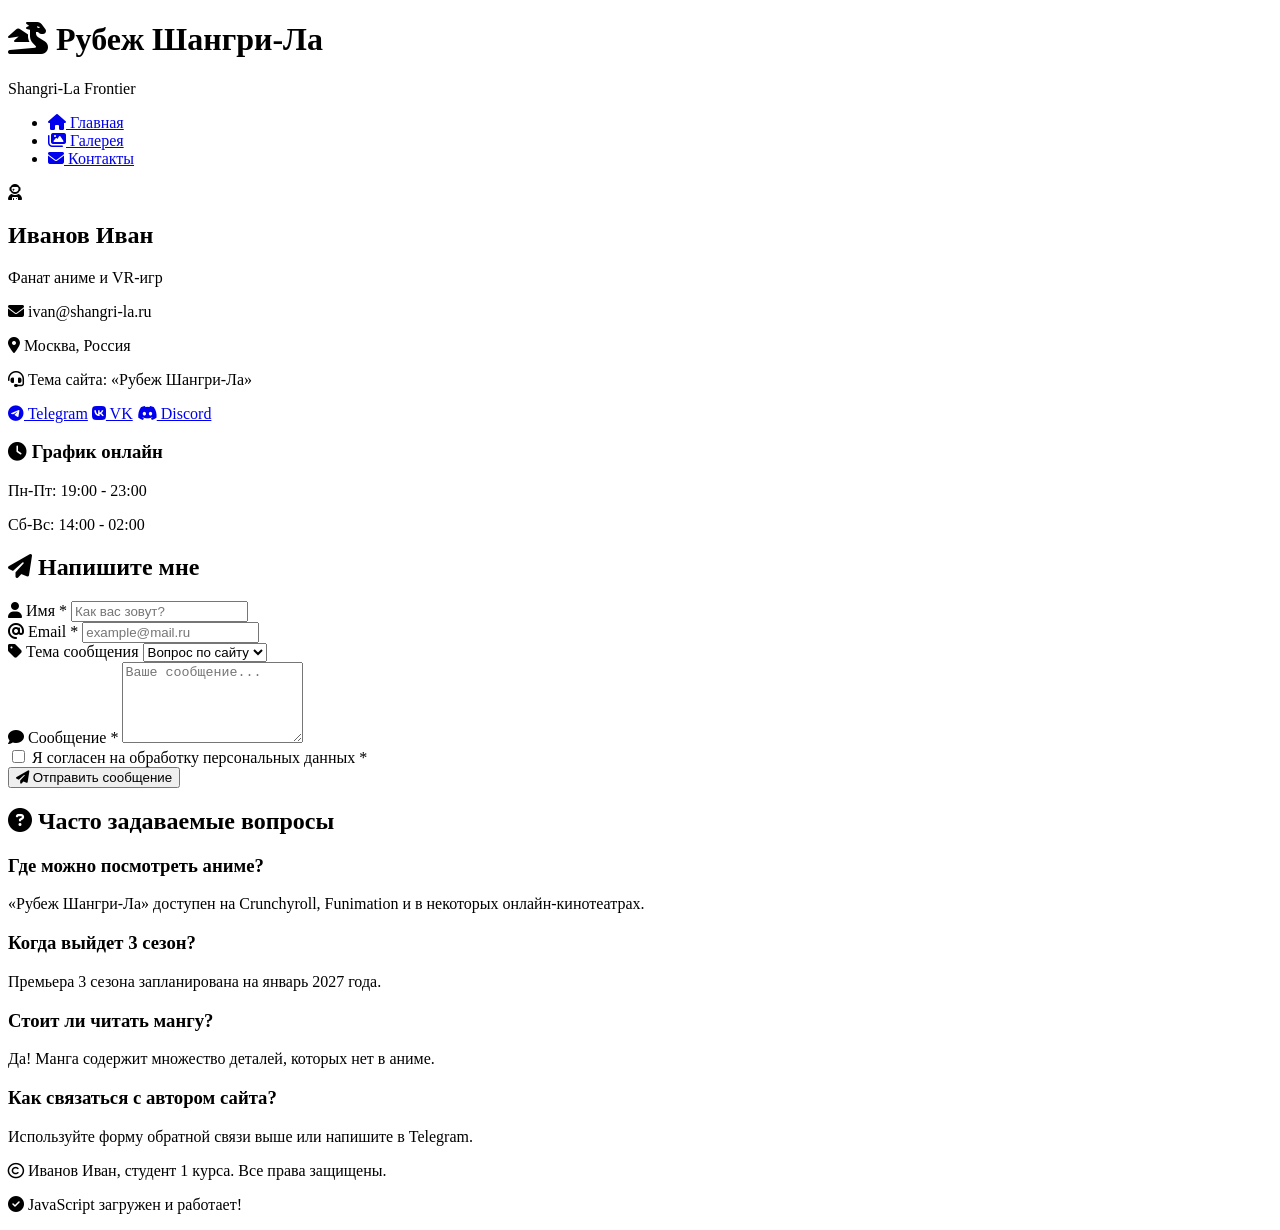
==== contacts.html @ 85fc72dd "contacts.html" ====
<!DOCTYPE html>
<html lang="ru">
<head>
    <meta charset="UTF-8">
    <meta name="viewport" content="width=device-width, initial-scale=1.0">
    <title>Рубеж Шангри-Ла | Контакты</title>
    <link rel="stylesheet" href="style.css">
    <link rel="stylesheet" href="https://cdnjs.cloudflare.com/ajax/libs/font-awesome/6.4.0/css/all.min.css">
</head>
<body>
    <header>
        <div class="header-container">
            <div class="logo">
                <h1><i class="fas fa-dragon"></i> Рубеж Шангри-Ла</h1>
                <p>Shangri-La Frontier</p>
            </div>
            <nav>
                <ul class="flex-nav">
                    <li><a href="index.html"><i class="fas fa-home"></i> Главная</a></li>
                    <li><a href="gallery.html"><i class="fas fa-images"></i> Галерея</a></li>
                    <li><a href="contacts.html" class="active"><i class="fas fa-envelope"></i> Контакты</a></li>
                </ul>
            </nav>
        </div>
    </header>

    <main class="contacts-container">
        <div class="contacts-wrapper">
            <!-- Информационная карточка -->
            <div class="info-card">
                <div class="card-avatar">
                    <i class="fas fa-user-astronaut"></i>
                </div>
                <h2>Иванов Иван</h2>
                <p class="specialization">Фанат аниме и VR-игр</p>
                <div class="contact-details">
                    <p><i class="fas fa-envelope"></i> ivan@shangri-la.ru</p>
                    <p><i class="fas fa-map-marker-alt"></i> Москва, Россия</p>
                    <p><i class="fas fa-headset"></i> Тема сайта: «Рубеж Шангри-Ла»</p>
                </div>
                <div class="social-links">
                    <a href="#" class="social-btn telegram"><i class="fab fa-telegram"></i> Telegram</a>
                    <a href="#" class="social-btn vk"><i class="fab fa-vk"></i> VK</a>
                    <a href="#" class="social-btn discord"><i class="fab fa-discord"></i> Discord</a>
                </div>
                <div class="work-schedule">
                    <h3><i class="fas fa-clock"></i> График онлайн</h3>
                    <p>Пн-Пт: 19:00 - 23:00</p>
                    <p>Сб-Вс: 14:00 - 02:00</p>
                </div>
            </div>

            <!-- Форма обратной связи -->
            <div class="feedback-form">
                <h2><i class="fas fa-paper-plane"></i> Напишите мне</h2>
                <form id="contactForm">
                    <div class="form-group">
                        <label for="name"><i class="fas fa-user"></i> Имя <span class="required">*</span></label>
                        <input type="text" id="name" name="name" class="form-input" placeholder="Как вас зовут?" required>
                        <span class="error-message"></span>
                    </div>

                    <div class="form-group">
                        <label for="email"><i class="fas fa-at"></i> Email <span class="required">*</span></label>
                        <input type="email" id="email" name="email" class="form-input" placeholder="example@mail.ru" required>
                        <span class="error-message"></span>
                    </div>

                    <div class="form-group">
                        <label for="topic"><i class="fas fa-tag"></i> Тема сообщения</label>
                        <select id="topic" name="topic" class="form-input">
                            <option value="question">Вопрос по сайту</option>
                            <option value="suggestion">Предложение</option>
                            <option value="cooperation">Сотрудничество</option>
                            <option value="other">Другое</option>
                        </select>
                    </div>

                    <div class="form-group">
                        <label for="message"><i class="fas fa-comment"></i> Сообщение <span class="required">*</span></label>
                        <textarea id="message" name="message" class="form-input" rows="5" placeholder="Ваше сообщение..." required></textarea>
                        <span class="error-message"></span>
                    </div>

                    <div class="form-group checkbox-group">
                        <input type="checkbox" id="consent" name="consent" required>
                        <label for="consent">Я согласен на обработку персональных данных <span class="required">*</span></label>
                    </div>

                    <button type="submit" class="submit-btn"><i class="fas fa-paper-plane"></i> Отправить сообщение</button>
                </form>
                <div id="form-status" class="form-status"></div>
            </div>
        </div>

        <!-- FAQ блок -->
        <div class="faq-section">
            <h2><i class="fas fa-question-circle"></i> Часто задаваемые вопросы</h2>
            <div class="faq-grid">
                <div class="faq-item">
                    <h3>Где можно посмотреть аниме?</h3>
                    <p>«Рубеж Шангри-Ла» доступен на Crunchyroll, Funimation и в некоторых онлайн-кинотеатрах.</p>
                </div>
                <div class="faq-item">
                    <h3>Когда выйдет 3 сезон?</h3>
                    <p>Премьера 3 сезона запланирована на январь 2027 года.</p>
                </div>
                <div class="faq-item">
                    <h3>Стоит ли читать мангу?</h3>
                    <p>Да! Манга содержит множество деталей, которых нет в аниме.</p>
                </div>
                <div class="faq-item">
                    <h3>Как связаться с автором сайта?</h3>
                    <p>Используйте форму обратной связи выше или напишите в Telegram.</p>
                </div>
            </div>
        </div>
    </main>

    <footer>
        <div class="footer-content">
            <p><i class="far fa-copyright"></i> <span id="current-year"></span> Иванов Иван, студент 1 курса. Все права защищены.</p>
            <p class="js-status"><i class="fas fa-check-circle"></i> JavaScript загружен и работает!</p>
        </div>
    </footer>

    <script src="script.js"></script>
</body>
</html>
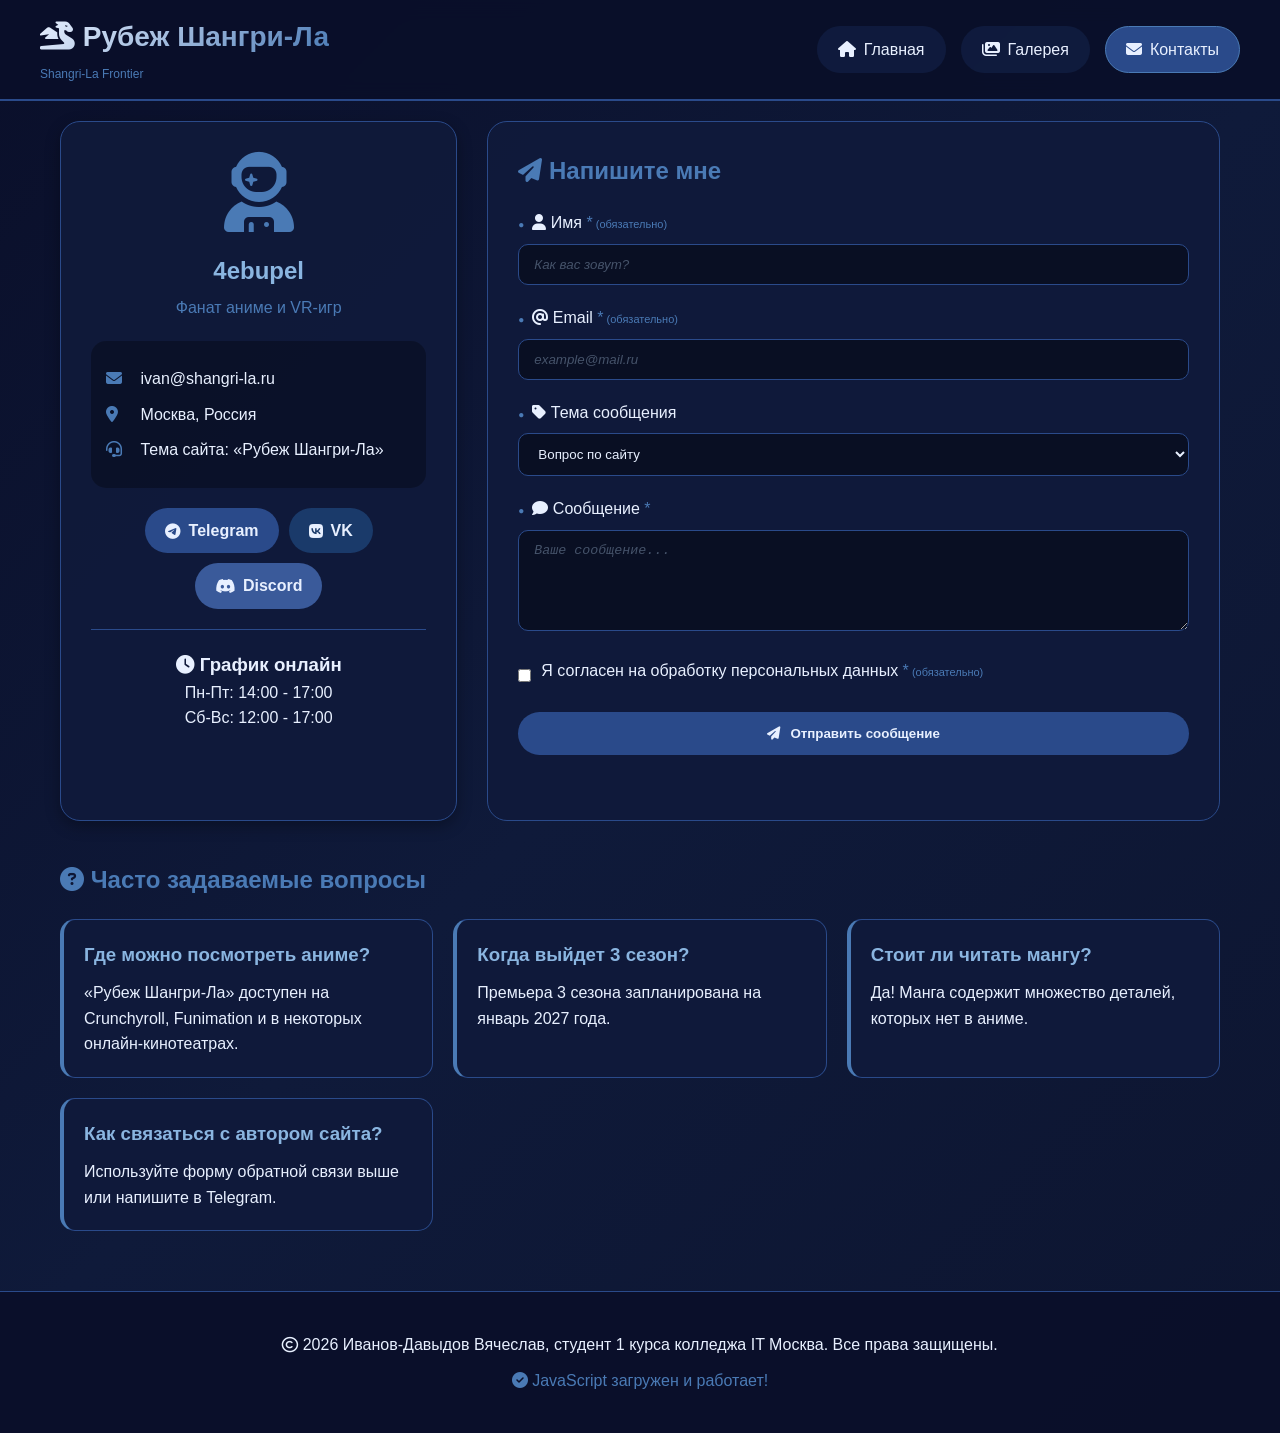
==== commit 6ddf8a3c: "contacts.html" ====
--- a/contacts.html
+++ b/contacts.html
@@ -31,7 +31,7 @@
                 <div class="card-avatar">
                     <i class="fas fa-user-astronaut"></i>
                 </div>
-                <h2>Иванов Иван</h2>
+                <h2>4ebupel</h2>
                 <p class="specialization">Фанат аниме и VR-игр</p>
                 <div class="contact-details">
                     <p><i class="fas fa-envelope"></i> ivan@shangri-la.ru</p>
@@ -45,8 +45,8 @@
                 </div>
                 <div class="work-schedule">
                     <h3><i class="fas fa-clock"></i> График онлайн</h3>
-                    <p>Пн-Пт: 19:00 - 23:00</p>
-                    <p>Сб-Вс: 14:00 - 02:00</p>
+                    <p>Пн-Пт: 14:00 - 17:00</p>
+                    <p>Сб-Вс: 12:00 - 17:00</p>
                 </div>
             </div>
 
@@ -119,7 +119,7 @@
 
     <footer>
         <div class="footer-content">
-            <p><i class="far fa-copyright"></i> <span id="current-year"></span> Иванов Иван, студент 1 курса. Все права защищены.</p>
+            <p><i class="far fa-copyright"></i> <span id="current-year"></span> Иванов-Давыдов Вячеслав, студент 1 курса колледжа IT Москва. Все права защищены.</p>
             <p class="js-status"><i class="fas fa-check-circle"></i> JavaScript загружен и работает!</p>
         </div>
     </footer>
--- a/style.css
+++ b/style.css
@@ -0,0 +1,781 @@
+/* ========================================
+   ПРАКТИЧЕСКАЯ РАБОТА №2,3,4,5
+   Тема: Рубеж Шангри-Ла (Shangri-La Frontier)
+   Стиль: ТОЛЬКО СИНИЕ ЦВЕТА
+   ======================================== */
+
+/* ---------- 1. СБРОС СТИЛЕЙ ---------- */
+* {
+    margin: 0;
+    padding: 0;
+    box-sizing: border-box;
+}
+
+/* ---------- 2. СИНЯЯ ЦВЕТОВАЯ ГАММА ---------- */
+:root {
+    --blue-deep: #0a0f2a;      /* Глубокий тёмно-синий */
+    --blue-dark: #0f1a3a;       /* Тёмно-синий */
+    --blue-mid: #1a2a5a;        /* Средний синий */
+    --blue-primary: #2a4a8a;    /* Основной синий */
+    --blue-light: #4a7ab5;      /* Светлый синий */
+    --blue-soft: #6a9ace;       /* Мягкий голубовато-синий */
+    --blue-pale: #8ab5e0;       /* Бледный синий */
+    --text-white: #e8f0ff;      /* Белый с синим оттенком */
+    --text-muted: #a0b8d4;      /* Приглушённый синеватый */
+    --card-bg: rgba(15, 26, 58, 0.95);
+    --border-blue: #2a4a8a;
+    --shadow-blue: rgba(42, 74, 138, 0.3);
+}
+
+body {
+    font-family: 'Segoe UI', Tahoma, Geneva, Verdana, sans-serif;
+    background: linear-gradient(135deg, var(--blue-deep) 0%, var(--blue-dark) 50%, #0d1530 100%);
+    color: var(--text-white);
+    line-height: 1.6;
+    min-height: 100vh;
+}
+
+/* ---------- 3. ШАПКА САЙТА ---------- */
+header {
+    background: rgba(10, 15, 42, 0.95);
+    backdrop-filter: blur(10px);
+    border-bottom: 2px solid var(--blue-primary);
+    position: sticky;
+    top: 0;
+    z-index: 100;
+    padding: 15px 20px;
+}
+
+.header-container {
+    max-width: 1200px;
+    margin: 0 auto;
+    display: flex;
+    justify-content: space-between;
+    align-items: center;
+    flex-wrap: wrap;
+    gap: 20px;
+}
+
+.logo h1 {
+    font-size: 28px;
+    background: linear-gradient(135deg, var(--text-white), var(--blue-light));
+    -webkit-background-clip: text;
+    background-clip: text;
+    color: transparent;
+    margin-bottom: 5px;
+}
+
+.logo p {
+    font-size: 12px;
+    color: var(--blue-light);
+}
+
+/* ---------- НАВИГАЦИЯ ---------- */
+.flex-nav {
+    display: flex;
+    list-style: none;
+    gap: 15px;
+    flex-wrap: wrap;
+    justify-content: center;
+}
+
+.flex-nav a {
+    display: flex;
+    align-items: center;
+    gap: 8px;
+    padding: 10px 20px;
+    background: rgba(42, 74, 138, 0.2);
+    color: var(--text-white);
+    text-decoration: none;
+    border-radius: 30px;
+    transition: all 0.3s ease;
+    border: 1px solid transparent;
+}
+
+.flex-nav a i {
+    font-size: 16px;
+}
+
+.flex-nav a:hover {
+    background: rgba(74, 122, 181, 0.3);
+    border-color: var(--blue-light);
+    transform: translateY(-3px);
+    box-shadow: 0 5px 15px var(--shadow-blue);
+}
+
+.flex-nav a.active {
+    background: var(--blue-primary);
+    color: var(--text-white);
+    border-color: var(--blue-light);
+}
+
+/* ---------- ОСНОВНОЙ КОНТЕНТ ---------- */
+main {
+    max-width: 1200px;
+    margin: 40px auto;
+    padding: 0 20px;
+}
+
+/* HERO СЕКЦИЯ */
+.hero {
+    background: linear-gradient(135deg, rgba(42, 74, 138, 0.2), rgba(26, 42, 90, 0.4));
+    border-radius: 20px;
+    padding: 60px 40px;
+    text-align: center;
+    margin-bottom: 40px;
+    border: 1px solid var(--border-blue);
+}
+
+.hero-content h2 {
+    font-size: 36px;
+    margin-bottom: 20px;
+    color: var(--text-white);
+}
+
+.blue-text {
+    color: var(--blue-light);
+    text-shadow: 0 0 12px rgba(74, 122, 181, 0.4);
+}
+
+.btn {
+    display: inline-flex;
+    align-items: center;
+    gap: 10px;
+    background: var(--blue-primary);
+    color: var(--text-white);
+    padding: 12px 30px;
+    border-radius: 30px;
+    text-decoration: none;
+    font-weight: bold;
+    margin-top: 20px;
+    transition: all 0.3s;
+    border: 1px solid var(--blue-light);
+}
+
+.btn:hover {
+    transform: scale(1.05);
+    background: var(--blue-light);
+    box-shadow: 0 5px 20px var(--shadow-blue);
+}
+
+/* Секция ABOUT */
+.about h2 {
+    color: var(--blue-light);
+    margin: 30px 0 15px 0;
+    padding-bottom: 10px;
+    border-bottom: 2px solid var(--border-blue);
+}
+
+.character-list {
+    list-style: none;
+    margin: 20px 0;
+}
+
+.character-list li {
+    padding: 10px 0;
+    border-bottom: 1px solid rgba(74, 122, 181, 0.3);
+}
+
+.character-list i {
+    width: 30px;
+    color: var(--blue-light);
+}
+
+/* GRID ДЛЯ ПРИЧИН */
+.reasons-grid {
+    display: grid;
+    grid-template-columns: repeat(auto-fill, minmax(250px, 1fr));
+    gap: 20px;
+    margin: 30px 0;
+}
+
+.reason-card {
+    background: var(--card-bg);
+    padding: 20px;
+    border-radius: 15px;
+    text-align: center;
+    transition: all 0.3s;
+    border: 1px solid var(--border-blue);
+}
+
+.reason-card:hover {
+    transform: translateY(-5px);
+    border-color: var(--blue-light);
+    box-shadow: 0 10px 25px rgba(0, 0, 0, 0.3);
+}
+
+.reason-card i {
+    font-size: 40px;
+    color: var(--blue-light);
+    margin-bottom: 15px;
+}
+
+.reason-card h3 {
+    color: var(--blue-pale);
+    margin-bottom: 10px;
+}
+
+/* ---------- ГАЛЕРЕЯ ---------- */
+.gallery-container {
+    max-width: 1200px;
+    margin: 0 auto;
+    padding: 20px;
+}
+
+.controls-panel {
+    display: grid;
+    grid-template-columns: 1fr auto;
+    gap: 20px;
+    align-items: center;
+    background: rgba(15, 26, 58, 0.9);
+    padding: 20px;
+    border-radius: 15px;
+    margin-bottom: 20px;
+    border: 1px solid var(--border-blue);
+}
+
+.stats {
+    display: grid;
+    grid-template-columns: repeat(auto-fit, minmax(150px, 1fr));
+    gap: 15px;
+}
+
+.stat-item {
+    background: rgba(0, 0, 0, 0.3);
+    padding: 10px 15px;
+    border-radius: 10px;
+    text-align: center;
+}
+
+.stat-item i {
+    color: var(--blue-light);
+}
+
+.view-controls {
+    display: flex;
+    gap: 10px;
+}
+
+.view-btn {
+    background: rgba(42, 74, 138, 0.3);
+    border: 1px solid var(--border-blue);
+    padding: 10px 20px;
+    border-radius: 8px;
+    cursor: pointer;
+    color: var(--text-white);
+    transition: all 0.3s;
+}
+
+.view-btn.active {
+    background: var(--blue-primary);
+    color: var(--text-white);
+}
+
+.view-btn:hover {
+    background: var(--blue-light);
+    color: var(--blue-deep);
+}
+
+/* Фильтры */
+.filters {
+    display: flex;
+    align-items: center;
+    gap: 20px;
+    flex-wrap: wrap;
+    margin-bottom: 30px;
+    padding: 15px;
+    background: rgba(15, 26, 58, 0.8);
+    border-radius: 15px;
+    border: 1px solid var(--border-blue);
+}
+
+.filter-buttons {
+    display: flex;
+    gap: 10px;
+    flex-wrap: wrap;
+}
+
+.filter-btn {
+    background: transparent;
+    border: 1px solid var(--border-blue);
+    padding: 8px 20px;
+    border-radius: 20px;
+    cursor: pointer;
+    color: var(--text-white);
+    transition: all 0.3s;
+}
+
+.filter-btn.active,
+.filter-btn:hover {
+    background: var(--blue-primary);
+    color: var(--text-white);
+}
+
+/* CSS GRID ГАЛЕРЕЯ */
+.gallery-grid {
+    display: grid;
+    grid-template-columns: repeat(auto-fill, minmax(300px, 1fr));
+    gap: 30px;
+    margin-bottom: 40px;
+}
+
+.gallery-grid.list-view {
+    grid-template-columns: 1fr;
+    max-width: 800px;
+    margin: 0 auto 40px;
+}
+
+.image-card {
+    background: var(--card-bg);
+    border-radius: 15px;
+    overflow: hidden;
+    transition: all 0.3s ease;
+    border: 1px solid var(--border-blue);
+}
+
+.image-card:hover {
+    transform: translateY(-5px);
+    box-shadow: 0 15px 30px rgba(0, 0, 0, 0.3);
+    border-color: var(--blue-light);
+}
+
+.card-image {
+    position: relative;
+    height: 220px;
+    overflow: hidden;
+}
+
+.gallery-img {
+    width: 100%;
+    height: 100%;
+    object-fit: cover;
+    transition: transform 0.5s ease;
+}
+
+.image-card:hover .gallery-img {
+    transform: scale(1.05);
+}
+
+.image-overlay {
+    position: absolute;
+    top: 10px;
+    right: 10px;
+    display: flex;
+    gap: 10px;
+    opacity: 0;
+    transition: opacity 0.3s;
+}
+
+.image-card:hover .image-overlay {
+    opacity: 1;
+}
+
+.like-btn, .zoom-btn {
+    background: rgba(0, 0, 0, 0.7);
+    border: none;
+    width: 40px;
+    height: 40px;
+    border-radius: 50%;
+    cursor: pointer;
+    color: var(--text-white);
+    transition: all 0.3s;
+}
+
+.like-btn.liked {
+    background: var(--blue-primary);
+    color: white;
+}
+
+.zoom-btn:hover {
+    background: var(--blue-light);
+    color: var(--blue-deep);
+}
+
+.card-content {
+    padding: 20px;
+}
+
+.image-title {
+    color: var(--blue-pale);
+    margin-bottom: 10px;
+}
+
+.image-date {
+    color: var(--blue-light);
+    font-size: 12px;
+    margin-bottom: 10px;
+}
+
+.image-description {
+    font-size: 14px;
+    margin-bottom: 15px;
+    color: var(--text-muted);
+}
+
+.image-tags {
+    display: flex;
+    gap: 8px;
+    flex-wrap: wrap;
+}
+
+.tag {
+    background: rgba(74, 122, 181, 0.2);
+    padding: 4px 12px;
+    border-radius: 15px;
+    font-size: 11px;
+    color: var(--text-muted);
+}
+
+.gallery-info {
+    background: linear-gradient(135deg, var(--blue-dark), var(--blue-mid));
+    padding: 30px;
+    border-radius: 15px;
+    text-align: center;
+    border: 1px solid var(--border-blue);
+    border-left: 4px solid var(--blue-light);
+}
+
+/* ---------- СТРАНИЦА КОНТАКТОВ ---------- */
+.contacts-container {
+    max-width: 1200px;
+    margin: 0 auto;
+    padding: 20px;
+}
+
+.contacts-wrapper {
+    display: flex;
+    flex-wrap: wrap;
+    gap: 30px;
+    margin-bottom: 40px;
+}
+
+.info-card {
+    flex: 1;
+    min-width: 280px;
+    background: var(--card-bg);
+    border-radius: 20px;
+    padding: 30px;
+    text-align: center;
+    border: 1px solid var(--border-blue);
+    box-shadow: 0 5px 15px rgba(0, 0, 0, 0.3);
+}
+
+.card-avatar i {
+    font-size: 80px;
+    color: var(--blue-light);
+    margin-bottom: 20px;
+}
+
+.info-card h2 {
+    color: var(--blue-pale);
+    margin-bottom: 5px;
+}
+
+.specialization {
+    color: var(--blue-light);
+    margin-bottom: 20px;
+}
+
+.contact-details {
+    text-align: left;
+    margin: 20px 0;
+    padding: 15px;
+    background: rgba(0, 0, 0, 0.3);
+    border-radius: 15px;
+}
+
+.contact-details p {
+    margin: 10px 0;
+}
+
+.contact-details i {
+    width: 30px;
+    color: var(--blue-light);
+}
+
+.social-links {
+    display: flex;
+    gap: 10px;
+    justify-content: center;
+    flex-wrap: wrap;
+    margin: 20px 0;
+}
+
+.social-btn {
+    padding: 10px 20px;
+    border-radius: 25px;
+    text-decoration: none;
+    color: var(--text-white);
+    font-weight: bold;
+    transition: all 0.3s;
+    display: inline-flex;
+    align-items: center;
+    gap: 8px;
+}
+
+.social-btn.telegram { background: #2a4a8a; }
+.social-btn.vk { background: #1a3a6a; }
+.social-btn.discord { background: #3a5a9a; }
+
+.social-btn:hover {
+    transform: translateY(-3px);
+    filter: brightness(1.2);
+}
+
+.work-schedule {
+    margin-top: 20px;
+    padding-top: 20px;
+    border-top: 1px solid var(--border-blue);
+}
+
+/* Форма */
+.feedback-form {
+    flex: 2;
+    min-width: 300px;
+    background: var(--card-bg);
+    border-radius: 20px;
+    padding: 30px;
+    border: 1px solid var(--border-blue);
+}
+
+.feedback-form h2 {
+    margin-bottom: 20px;
+    color: var(--blue-light);
+}
+
+.form-group {
+    margin-bottom: 20px;
+}
+
+.form-group label {
+    display: block;
+    margin-bottom: 8px;
+    color: var(--text-white);
+}
+
+.required {
+    color: var(--blue-light);
+}
+
+.form-input {
+    width: 100%;
+    padding: 12px 15px;
+    background: rgba(0, 0, 0, 0.4);
+    border: 1px solid var(--border-blue);
+    border-radius: 10px;
+    color: var(--text-white);
+    transition: all 0.3s;
+}
+
+.form-input:focus {
+    outline: none;
+    border-color: var(--blue-light);
+    box-shadow: 0 0 8px var(--shadow-blue);
+}
+
+.form-input::placeholder {
+    color: rgba(160, 184, 212, 0.4);
+    font-style: italic;
+}
+
+.form-group label::before {
+    content: "●";
+    color: var(--blue-light);
+    margin-right: 8px;
+    font-size: 10px;
+}
+
+.form-group:has(input[required]) label::after {
+    content: " (обязательно)";
+    color: var(--blue-light);
+    font-size: 11px;
+}
+
+.checkbox-group {
+    display: flex;
+    align-items: center;
+    gap: 10px;
+}
+
+.checkbox-group input {
+    width: auto;
+}
+
+.checkbox-group label::before {
+    content: "";
+    margin-right: 0;
+}
+
+.checkbox-group input:checked + label {
+    color: var(--blue-light);
+}
+
+.submit-btn {
+    width: 100%;
+    padding: 14px;
+    background: var(--blue-primary);
+    color: var(--text-white);
+    font-weight: bold;
+    border: none;
+    border-radius: 30px;
+    cursor: pointer;
+    transition: all 0.3s;
+    display: flex;
+    align-items: center;
+    justify-content: center;
+    gap: 10px;
+}
+
+.submit-btn:hover {
+    transform: translateY(-2px);
+    background: var(--blue-light);
+    box-shadow: 0 5px 15px var(--shadow-blue);
+}
+
+.form-status {
+    margin-top: 15px;
+    padding: 10px;
+    border-radius: 10px;
+    text-align: center;
+}
+
+/* FAQ */
+.faq-section {
+    margin-top: 40px;
+}
+
+.faq-section h2 {
+    color: var(--blue-light);
+    margin-bottom: 20px;
+}
+
+.faq-grid {
+    display: grid;
+    grid-template-columns: repeat(auto-fill, minmax(280px, 1fr));
+    gap: 20px;
+}
+
+.faq-item {
+    background: var(--card-bg);
+    padding: 20px;
+    border-radius: 15px;
+    border-left: 4px solid var(--blue-light);
+    border-right: 1px solid var(--border-blue);
+    border-top: 1px solid var(--border-blue);
+    border-bottom: 1px solid var(--border-blue);
+}
+
+.faq-item h3 {
+    color: var(--blue-pale);
+    margin-bottom: 10px;
+}
+
+/* ---------- МОДАЛЬНОЕ ОКНО ---------- */
+.modal {
+    display: none;
+    position: fixed;
+    z-index: 1000;
+    left: 0;
+    top: 0;
+    width: 100%;
+    height: 100%;
+    background-color: rgba(0, 0, 0, 0.95);
+}
+
+.modal-content {
+    margin: auto;
+    display: block;
+    max-width: 90%;
+    max-height: 90%;
+    margin-top: 50px;
+    border-radius: 10px;
+    border: 2px solid var(--blue-light);
+}
+
+.close {
+    position: absolute;
+    top: 20px;
+    right: 35px;
+    color: var(--blue-light);
+    font-size: 40px;
+    cursor: pointer;
+}
+
+.close:hover {
+    color: var(--blue-pale);
+}
+
+/* ---------- ПОДВАЛ ---------- */
+footer {
+    background: rgba(10, 15, 42, 0.95);
+    text-align: center;
+    padding: 30px;
+    margin-top: 40px;
+    border-top: 1px solid var(--blue-primary);
+}
+
+.footer-content p {
+    margin: 10px 0;
+}
+
+.js-status {
+    color: var(--blue-light);
+}
+
+.anime-quote {
+    font-style: italic;
+    color: var(--blue-pale);
+}
+
+/* Выделение текста */
+::selection {
+    background: var(--blue-primary);
+    color: var(--text-white);
+}
+
+/* ---------- АДАПТИВНОСТЬ ---------- */
+@media (max-width: 768px) {
+    .header-container {
+        flex-direction: column;
+        text-align: center;
+    }
+    
+    .controls-panel {
+        grid-template-columns: 1fr;
+    }
+    
+    .hero-content h2 {
+        font-size: 24px;
+    }
+    
+    .gallery-grid {
+        grid-template-columns: 1fr;
+    }
+    
+    .contacts-wrapper {
+        flex-direction: column;
+    }
+    
+    .filter-buttons {
+        justify-content: center;
+    }
+    
+    .filters {
+        flex-direction: column;
+    }
+}
+
+@media (max-width: 480px) {
+    .flex-nav {
+        flex-direction: column;
+        width: 100%;
+    }
+    
+    .flex-nav a {
+        justify-content: center;
+    }
+    
+    .reasons-grid {
+        grid-template-columns: 1fr;
+    }
+}
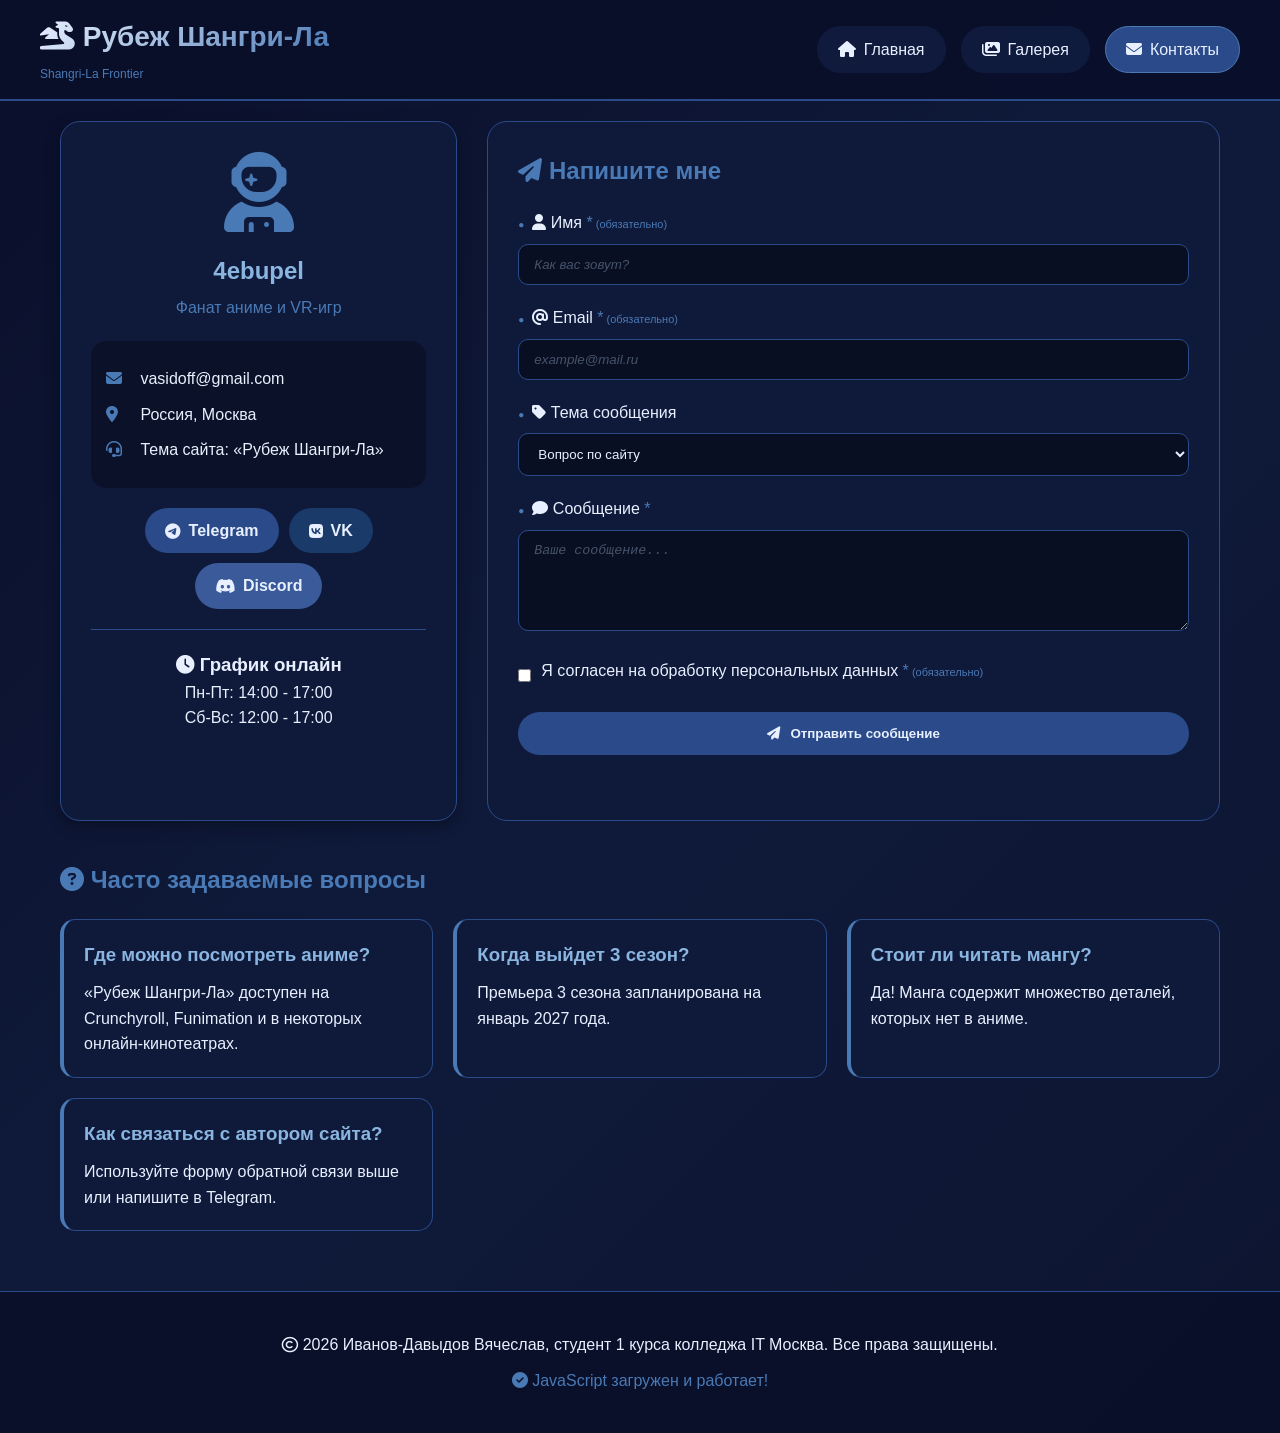
==== commit bd64ebed: "contacts.html" ====
--- a/contacts.html
+++ b/contacts.html
@@ -34,8 +34,8 @@
                 <h2>4ebupel</h2>
                 <p class="specialization">Фанат аниме и VR-игр</p>
                 <div class="contact-details">
-                    <p><i class="fas fa-envelope"></i> ivan@shangri-la.ru</p>
-                    <p><i class="fas fa-map-marker-alt"></i> Москва, Россия</p>
+                    <p><i class="fas fa-envelope"></i> vasidoff@gmail.com</p>
+                    <p><i class="fas fa-map-marker-alt"></i> Россия, Москва</p>
                     <p><i class="fas fa-headset"></i> Тема сайта: «Рубеж Шангри-Ла»</p>
                 </div>
                 <div class="social-links">
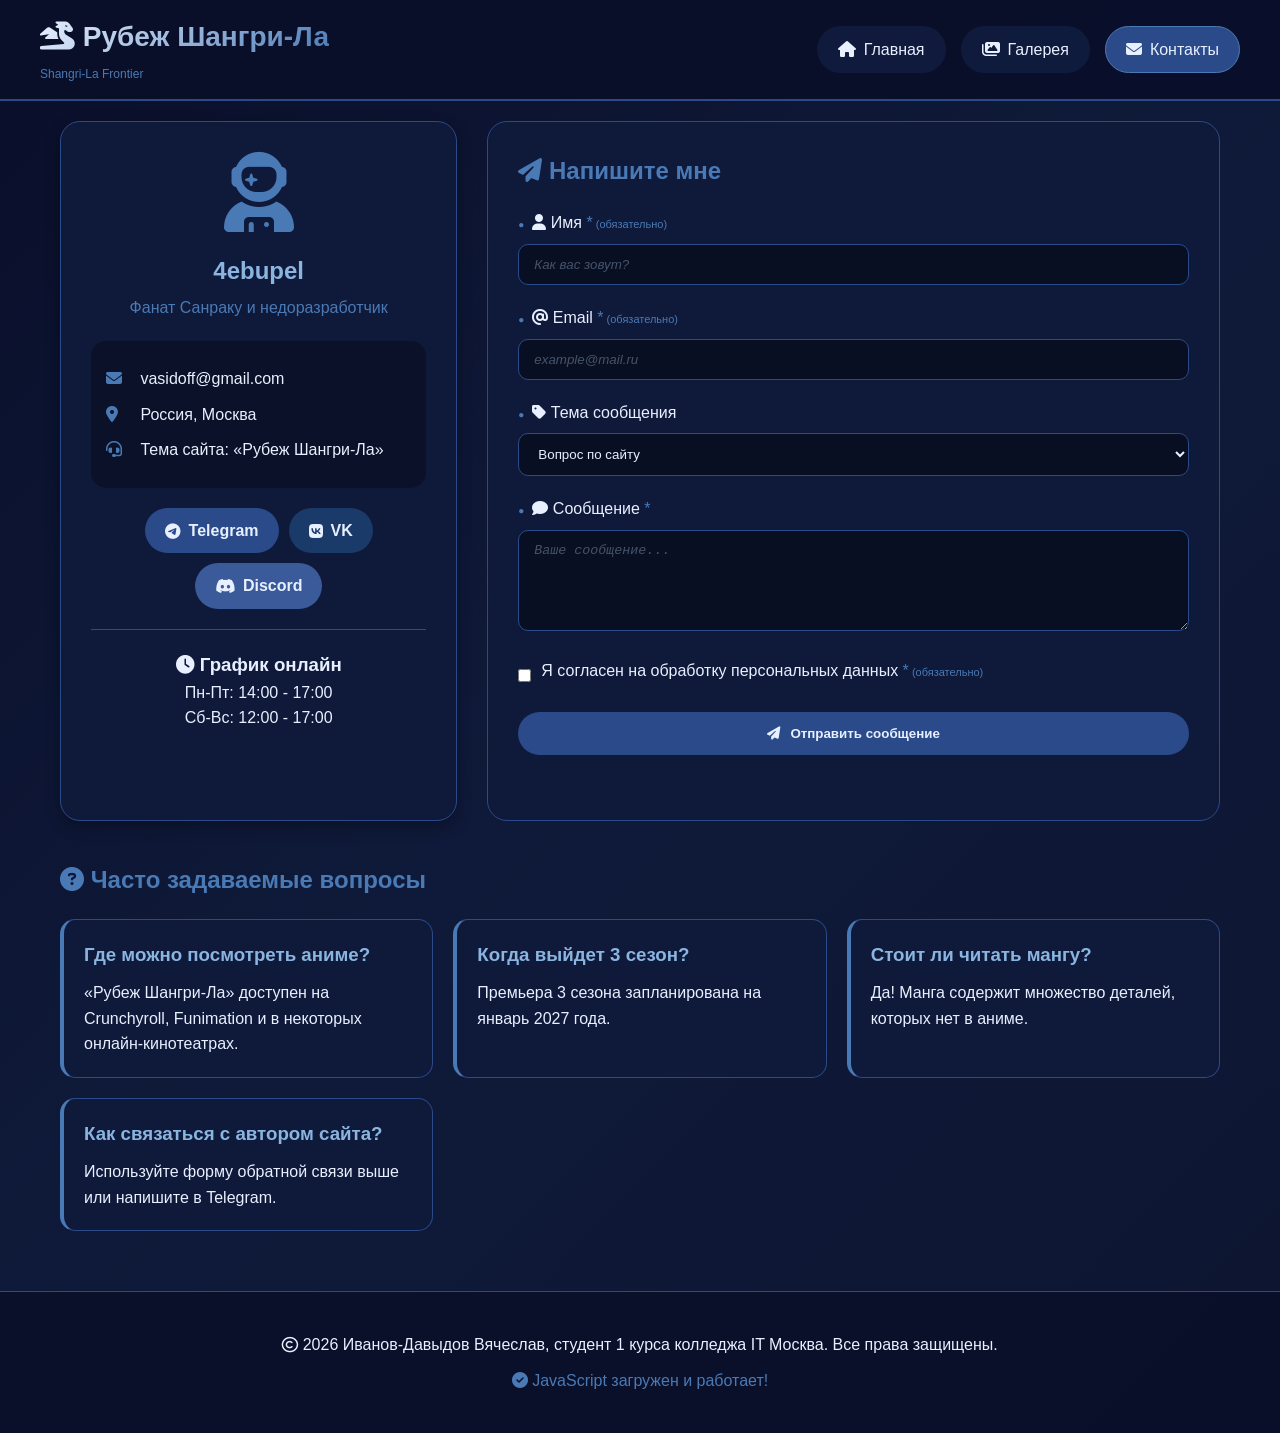
==== commit 4eeb4eb3: "contacts.html" ====
--- a/contacts.html
+++ b/contacts.html
@@ -32,7 +32,7 @@
                     <i class="fas fa-user-astronaut"></i>
                 </div>
                 <h2>4ebupel</h2>
-                <p class="specialization">Фанат аниме и VR-игр</p>
+                <p class="specialization">Фанат Санраку и недоразработчик</p>
                 <div class="contact-details">
                     <p><i class="fas fa-envelope"></i> vasidoff@gmail.com</p>
                     <p><i class="fas fa-map-marker-alt"></i> Россия, Москва</p>
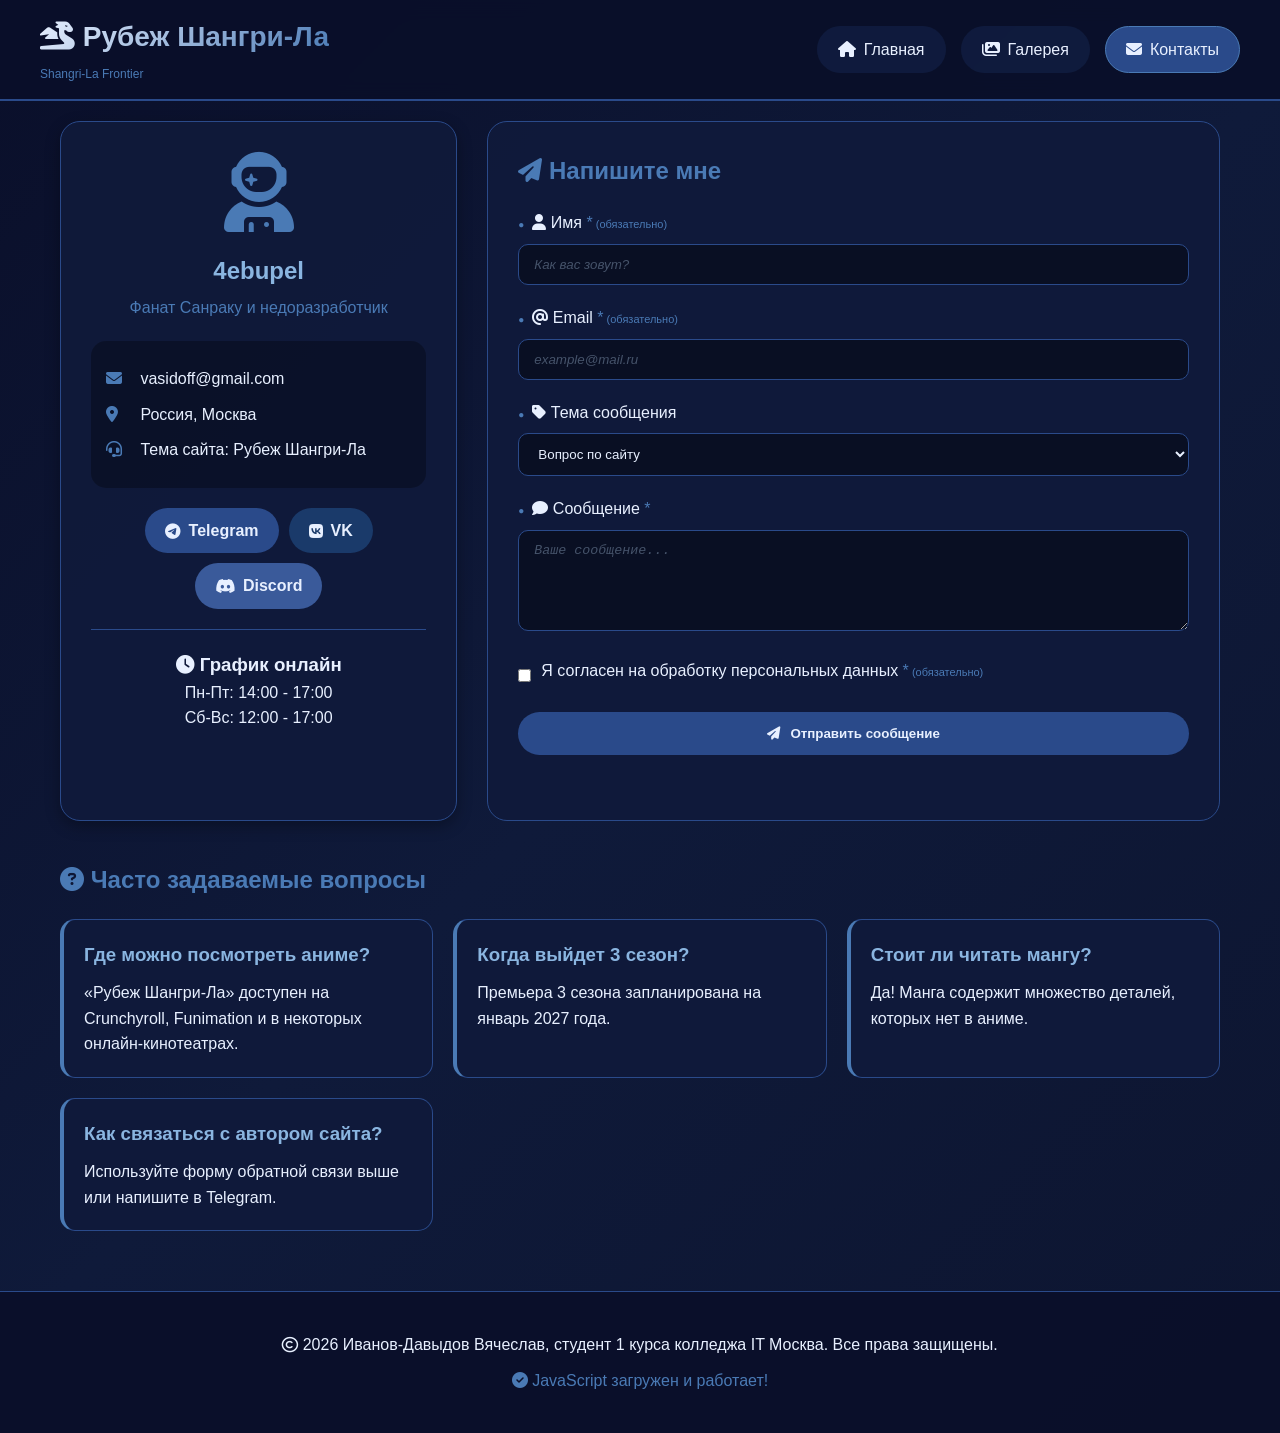
==== commit f49b8715: "contacts.html" ====
--- a/contacts.html
+++ b/contacts.html
@@ -36,7 +36,7 @@
                 <div class="contact-details">
                     <p><i class="fas fa-envelope"></i> vasidoff@gmail.com</p>
                     <p><i class="fas fa-map-marker-alt"></i> Россия, Москва</p>
-                    <p><i class="fas fa-headset"></i> Тема сайта: «Рубеж Шангри-Ла»</p>
+                    <p><i class="fas fa-headset"></i> Тема сайта: Рубеж Шангри-Ла</p>
                 </div>
                 <div class="social-links">
                     <a href="#" class="social-btn telegram"><i class="fab fa-telegram"></i> Telegram</a>
